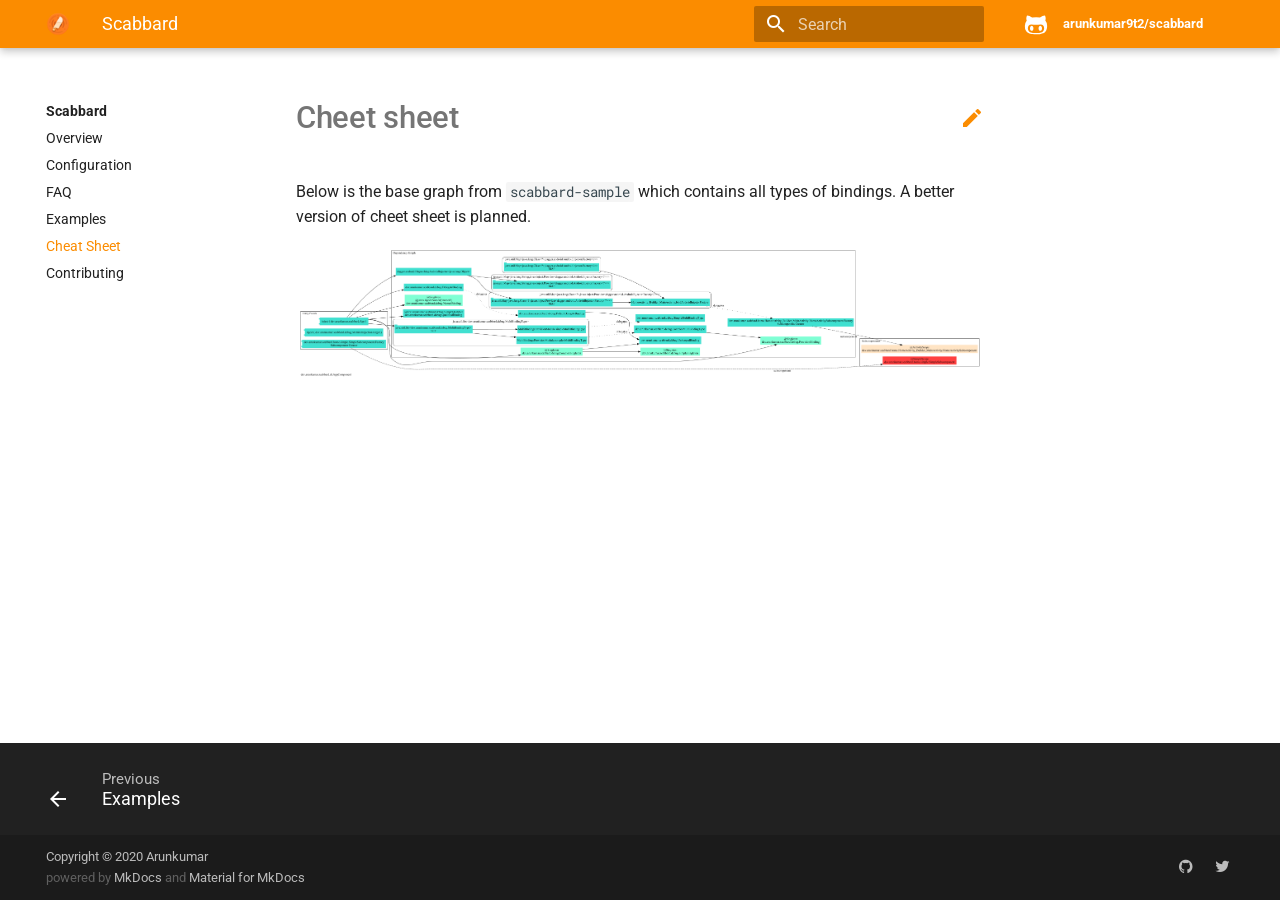
==== cheat-sheet/index.html @ 0cabbec4 "Deployed 004116c with MkDocs version: 1.0.4" ====
<!doctype html><html lang=en class=no-js> <head><meta charset=utf-8><meta name=viewport content="width=device-width,initial-scale=1"><meta http-equiv=x-ua-compatible content="ie=edge"><meta name=description content="A tool to visualize Dagger 2 dependency graph"><link href=https://github.com/arunkumar9t2/scabbard/cheat-sheet/ rel=canonical><meta name=author content=Arunkumar><meta name=lang:clipboard.copy content="Copy to clipboard"><meta name=lang:clipboard.copied content="Copied to clipboard"><meta name=lang:search.language content=en><meta name=lang:search.pipeline.stopwords content=True><meta name=lang:search.pipeline.trimmer content=True><meta name=lang:search.result.none content="No matching documents"><meta name=lang:search.result.one content="1 matching document"><meta name=lang:search.result.other content="# matching documents"><meta name=lang:search.tokenizer content=[\s\-]+><link rel="shortcut icon" href=../images/scabbard-icon.png><meta name=generator content="mkdocs-1.0.4, mkdocs-material-4.6.0"><title>Cheat Sheet - Scabbard</title><link rel=stylesheet href=../assets/stylesheets/application.1b62728e.css><link rel=stylesheet href=../assets/stylesheets/application-palette.a8b3c06d.css><meta name=theme-color content=#fb8c00><script src=../assets/javascripts/modernizr.268332fc.js></script><link href=https://fonts.gstatic.com rel=preconnect crossorigin><link rel=stylesheet href="https://fonts.googleapis.com/css?family=Roboto:300,400,400i,700%7CRoboto+Mono&display=fallback"><style>body,input{font-family:"Roboto","Helvetica Neue",Helvetica,Arial,sans-serif}code,kbd,pre{font-family:"Roboto Mono","Courier New",Courier,monospace}</style><link rel=stylesheet href=../assets/fonts/material-icons.css><link rel=stylesheet href=../css/site.css></head> <body dir=ltr data-md-color-primary=orange data-md-color-accent=teal> <svg class=md-svg> <defs> <svg xmlns=http://www.w3.org/2000/svg width=416 height=448 viewbox="0 0 416 448" id=__github><path fill=currentColor d="M160 304q0 10-3.125 20.5t-10.75 19T128 352t-18.125-8.5-10.75-19T96 304t3.125-20.5 10.75-19T128 256t18.125 8.5 10.75 19T160 304zm160 0q0 10-3.125 20.5t-10.75 19T288 352t-18.125-8.5-10.75-19T256 304t3.125-20.5 10.75-19T288 256t18.125 8.5 10.75 19T320 304zm40 0q0-30-17.25-51T296 232q-10.25 0-48.75 5.25Q229.5 240 208 240t-39.25-2.75Q130.75 232 120 232q-29.5 0-46.75 21T56 304q0 22 8 38.375t20.25 25.75 30.5 15 35 7.375 37.25 1.75h42q20.5 0 37.25-1.75t35-7.375 30.5-15 20.25-25.75T360 304zm56-44q0 51.75-15.25 82.75-9.5 19.25-26.375 33.25t-35.25 21.5-42.5 11.875-42.875 5.5T212 416q-19.5 0-35.5-.75t-36.875-3.125-38.125-7.5-34.25-12.875T37 371.5t-21.5-28.75Q0 312 0 260q0-59.25 34-99-6.75-20.5-6.75-42.5 0-29 12.75-54.5 27 0 47.5 9.875t47.25 30.875Q171.5 96 212 96q37 0 70 8 26.25-20.5 46.75-30.25T376 64q12.75 25.5 12.75 54.5 0 21.75-6.75 42 34 40 34 99.5z"/></svg> </defs> </svg> <input class=md-toggle data-md-toggle=drawer type=checkbox id=__drawer autocomplete=off> <input class=md-toggle data-md-toggle=search type=checkbox id=__search autocomplete=off> <label class=md-overlay data-md-component=overlay for=__drawer></label> <a href=#cheet-sheet tabindex=1 class=md-skip> Skip to content </a> <header class=md-header data-md-component=header> <nav class="md-header-nav md-grid"> <div class=md-flex> <div class="md-flex__cell md-flex__cell--shrink"> <a href=https://github.com/arunkumar9t2/scabbard title=Scabbard class="md-header-nav__button md-logo"> <img src=../images/scabbard-icon.png width=24 height=24> </a> </div> <div class="md-flex__cell md-flex__cell--shrink"> <label class="md-icon md-icon--menu md-header-nav__button" for=__drawer></label> </div> <div class="md-flex__cell md-flex__cell--stretch"> <div class="md-flex__ellipsis md-header-nav__title" data-md-component=title> <span class=md-header-nav__topic> Scabbard </span> <span class=md-header-nav__topic> Cheat Sheet </span> </div> </div> <div class="md-flex__cell md-flex__cell--shrink"> <label class="md-icon md-icon--search md-header-nav__button" for=__search></label> <div class=md-search data-md-component=search role=dialog> <label class=md-search__overlay for=__search></label> <div class=md-search__inner role=search> <form class=md-search__form name=search> <input type=text class=md-search__input name=query placeholder=Search autocapitalize=off autocorrect=off autocomplete=off spellcheck=false data-md-component=query data-md-state=active> <label class="md-icon md-search__icon" for=__search></label> <button type=reset class="md-icon md-search__icon" data-md-component=reset tabindex=-1> &#xE5CD; </button> </form> <div class=md-search__output> <div class=md-search__scrollwrap data-md-scrollfix> <div class=md-search-result data-md-component=result> <div class=md-search-result__meta> Type to start searching </div> <ol class=md-search-result__list></ol> </div> </div> </div> </div> </div> </div> <div class="md-flex__cell md-flex__cell--shrink"> <div class=md-header-nav__source> <a href=https://github.com/arunkumar9t2/scabbard/ title="Go to repository" class=md-source data-md-source=github> <div class=md-source__icon> <svg viewbox="0 0 24 24" width=24 height=24> <use xlink:href=#__github width=24 height=24></use> </svg> </div> <div class=md-source__repository> arunkumar9t2/scabbard </div> </a> </div> </div> </div> </nav> </header> <div class=md-container> <main class=md-main role=main> <div class="md-main__inner md-grid" data-md-component=container> <div class="md-sidebar md-sidebar--primary" data-md-component=navigation> <div class=md-sidebar__scrollwrap> <div class=md-sidebar__inner> <nav class="md-nav md-nav--primary" data-md-level=0> <label class="md-nav__title md-nav__title--site" for=__drawer> <a href=https://github.com/arunkumar9t2/scabbard title=Scabbard class="md-nav__button md-logo"> <img src=../images/scabbard-icon.png width=48 height=48> </a> Scabbard </label> <div class=md-nav__source> <a href=https://github.com/arunkumar9t2/scabbard/ title="Go to repository" class=md-source data-md-source=github> <div class=md-source__icon> <svg viewbox="0 0 24 24" width=24 height=24> <use xlink:href=#__github width=24 height=24></use> </svg> </div> <div class=md-source__repository> arunkumar9t2/scabbard </div> </a> </div> <ul class=md-nav__list data-md-scrollfix> <li class=md-nav__item> <a href=.. title=Overview class=md-nav__link> Overview </a> </li> <li class=md-nav__item> <a href=../configuration/ title=Configuration class=md-nav__link> Configuration </a> </li> <li class=md-nav__item> <a href=../faq/ title=FAQ class=md-nav__link> FAQ </a> </li> <li class=md-nav__item> <a href=../examples/ title=Examples class=md-nav__link> Examples </a> </li> <li class="md-nav__item md-nav__item--active"> <input class="md-toggle md-nav__toggle" data-md-toggle=toc type=checkbox id=__toc> <a href=./ title="Cheat Sheet" class="md-nav__link md-nav__link--active"> Cheat Sheet </a> </li> <li class=md-nav__item> <a href=../contributing.md title=Contributing class=md-nav__link> Contributing </a> </li> </ul> </nav> </div> </div> </div> <div class="md-sidebar md-sidebar--secondary" data-md-component=toc> <div class=md-sidebar__scrollwrap> <div class=md-sidebar__inner> <nav class="md-nav md-nav--secondary"> </nav> </div> </div> </div> <div class=md-content> <article class="md-content__inner md-typeset"> <a href=https://github.com/arunkumar9t2/scabbard/edit/master/docs/cheat-sheet.md title="Edit this page" class="md-icon md-content__icon">&#xE3C9;</a> <h1 id=cheet-sheet>Cheet sheet<a class=headerlink href=#cheet-sheet title="Permanent link">&para;</a></h1> <p>Below is the base graph from <code>scabbard-sample</code> which contains all types of bindings. A better version of cheet sheet is planned.</p> <p><img src=../images/temp-cheat-sheat.png width=100%></p> </article> </div> </div> </main> <footer class=md-footer> <div class=md-footer-nav> <nav class="md-footer-nav__inner md-grid"> <a href=../examples/ title=Examples class="md-flex md-footer-nav__link md-footer-nav__link--prev" rel=prev> <div class="md-flex__cell md-flex__cell--shrink"> <i class="md-icon md-icon--arrow-back md-footer-nav__button"></i> </div> <div class="md-flex__cell md-flex__cell--stretch md-footer-nav__title"> <span class=md-flex__ellipsis> <span class=md-footer-nav__direction> Previous </span> Examples </span> </div> </a> </nav> </div> <div class="md-footer-meta md-typeset"> <div class="md-footer-meta__inner md-grid"> <div class=md-footer-copyright> <div class=md-footer-copyright__highlight> Copyright &copy; 2020 Arunkumar </div> powered by <a href=https://www.mkdocs.org>MkDocs</a> and <a href=https://squidfunk.github.io/mkdocs-material/ > Material for MkDocs</a> </div> <div class=md-footer-social> <link rel=stylesheet href=../assets/fonts/font-awesome.css> <a href=https://github.com/arunkumar9t2/scabbard class="md-footer-social__link fa fa-github"></a> <a href=https://twitter.com/arunkumar_9t2 class="md-footer-social__link fa fa-twitter"></a> </div> </div> </div> </footer> </div> <script src=../assets/javascripts/application.808e90bb.js></script> <script>app.initialize({version:"1.0.4",url:{base:".."}})</script> </body> </html>
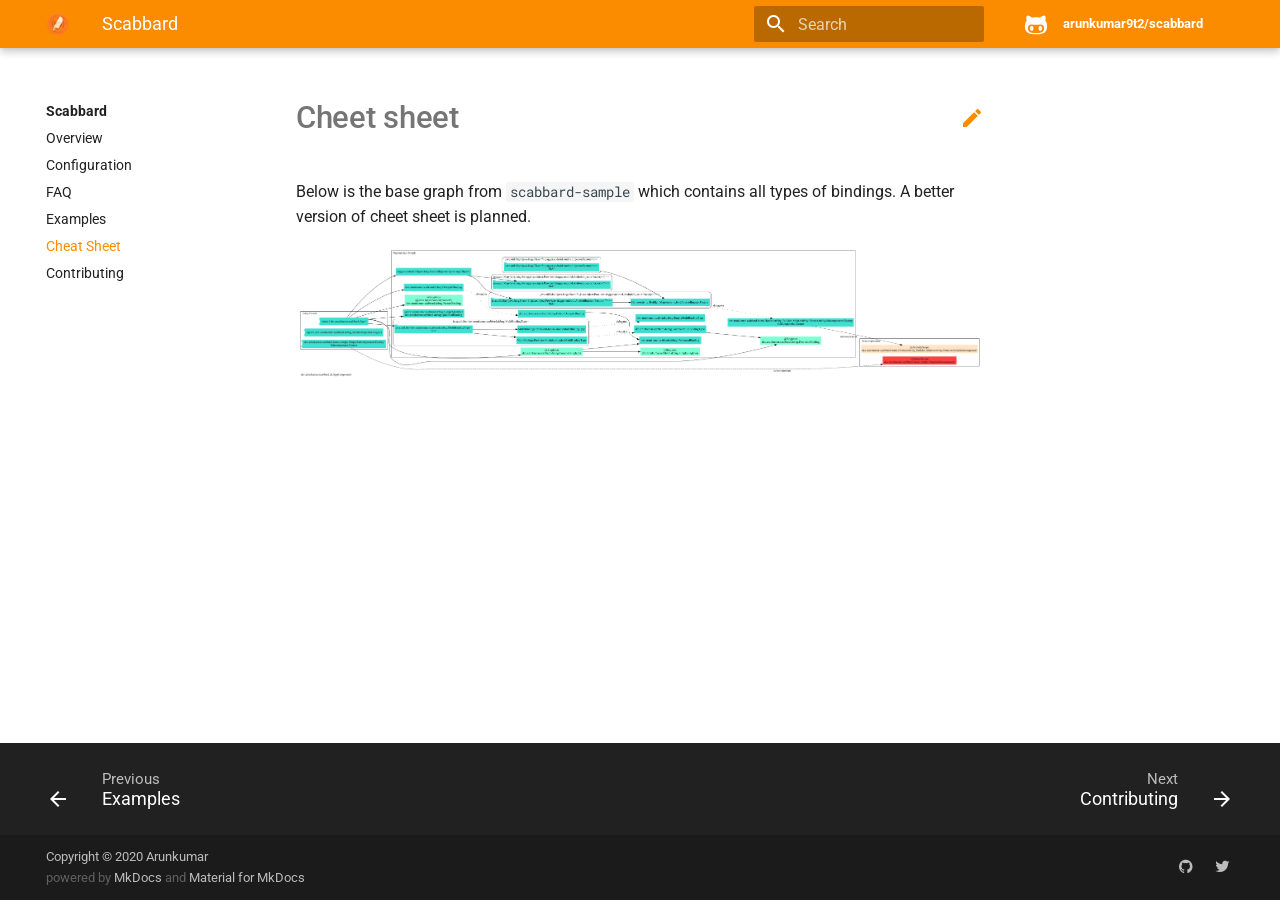
==== commit 59813ba5: "Deployed 004116c with MkDocs version: 1.0.4" ====
--- a/cheat-sheet/index.html
+++ b/cheat-sheet/index.html
@@ -1 +1 @@
-<!doctype html><html lang=en class=no-js> <head><meta charset=utf-8><meta name=viewport content="width=device-width,initial-scale=1"><meta http-equiv=x-ua-compatible content="ie=edge"><meta name=description content="A tool to visualize Dagger 2 dependency graph"><link href=https://github.com/arunkumar9t2/scabbard/cheat-sheet/ rel=canonical><meta name=author content=Arunkumar><meta name=lang:clipboard.copy content="Copy to clipboard"><meta name=lang:clipboard.copied content="Copied to clipboard"><meta name=lang:search.language content=en><meta name=lang:search.pipeline.stopwords content=True><meta name=lang:search.pipeline.trimmer content=True><meta name=lang:search.result.none content="No matching documents"><meta name=lang:search.result.one content="1 matching document"><meta name=lang:search.result.other content="# matching documents"><meta name=lang:search.tokenizer content=[\s\-]+><link rel="shortcut icon" href=../images/scabbard-icon.png><meta name=generator content="mkdocs-1.0.4, mkdocs-material-4.6.0"><title>Cheat Sheet - Scabbard</title><link rel=stylesheet href=../assets/stylesheets/application.1b62728e.css><link rel=stylesheet href=../assets/stylesheets/application-palette.a8b3c06d.css><meta name=theme-color content=#fb8c00><script src=../assets/javascripts/modernizr.268332fc.js></script><link href=https://fonts.gstatic.com rel=preconnect crossorigin><link rel=stylesheet href="https://fonts.googleapis.com/css?family=Roboto:300,400,400i,700%7CRoboto+Mono&display=fallback"><style>body,input{font-family:"Roboto","Helvetica Neue",Helvetica,Arial,sans-serif}code,kbd,pre{font-family:"Roboto Mono","Courier New",Courier,monospace}</style><link rel=stylesheet href=../assets/fonts/material-icons.css><link rel=stylesheet href=../css/site.css></head> <body dir=ltr data-md-color-primary=orange data-md-color-accent=teal> <svg class=md-svg> <defs> <svg xmlns=http://www.w3.org/2000/svg width=416 height=448 viewbox="0 0 416 448" id=__github><path fill=currentColor d="M160 304q0 10-3.125 20.5t-10.75 19T128 352t-18.125-8.5-10.75-19T96 304t3.125-20.5 10.75-19T128 256t18.125 8.5 10.75 19T160 304zm160 0q0 10-3.125 20.5t-10.75 19T288 352t-18.125-8.5-10.75-19T256 304t3.125-20.5 10.75-19T288 256t18.125 8.5 10.75 19T320 304zm40 0q0-30-17.25-51T296 232q-10.25 0-48.75 5.25Q229.5 240 208 240t-39.25-2.75Q130.75 232 120 232q-29.5 0-46.75 21T56 304q0 22 8 38.375t20.25 25.75 30.5 15 35 7.375 37.25 1.75h42q20.5 0 37.25-1.75t35-7.375 30.5-15 20.25-25.75T360 304zm56-44q0 51.75-15.25 82.75-9.5 19.25-26.375 33.25t-35.25 21.5-42.5 11.875-42.875 5.5T212 416q-19.5 0-35.5-.75t-36.875-3.125-38.125-7.5-34.25-12.875T37 371.5t-21.5-28.75Q0 312 0 260q0-59.25 34-99-6.75-20.5-6.75-42.5 0-29 12.75-54.5 27 0 47.5 9.875t47.25 30.875Q171.5 96 212 96q37 0 70 8 26.25-20.5 46.75-30.25T376 64q12.75 25.5 12.75 54.5 0 21.75-6.75 42 34 40 34 99.5z"/></svg> </defs> </svg> <input class=md-toggle data-md-toggle=drawer type=checkbox id=__drawer autocomplete=off> <input class=md-toggle data-md-toggle=search type=checkbox id=__search autocomplete=off> <label class=md-overlay data-md-component=overlay for=__drawer></label> <a href=#cheet-sheet tabindex=1 class=md-skip> Skip to content </a> <header class=md-header data-md-component=header> <nav class="md-header-nav md-grid"> <div class=md-flex> <div class="md-flex__cell md-flex__cell--shrink"> <a href=https://github.com/arunkumar9t2/scabbard title=Scabbard class="md-header-nav__button md-logo"> <img src=../images/scabbard-icon.png width=24 height=24> </a> </div> <div class="md-flex__cell md-flex__cell--shrink"> <label class="md-icon md-icon--menu md-header-nav__button" for=__drawer></label> </div> <div class="md-flex__cell md-flex__cell--stretch"> <div class="md-flex__ellipsis md-header-nav__title" data-md-component=title> <span class=md-header-nav__topic> Scabbard </span> <span class=md-header-nav__topic> Cheat Sheet </span> </div> </div> <div class="md-flex__cell md-flex__cell--shrink"> <label class="md-icon md-icon--search md-header-nav__button" for=__search></label> <div class=md-search data-md-component=search role=dialog> <label class=md-search__overlay for=__search></label> <div class=md-search__inner role=search> <form class=md-search__form name=search> <input type=text class=md-search__input name=query placeholder=Search autocapitalize=off autocorrect=off autocomplete=off spellcheck=false data-md-component=query data-md-state=active> <label class="md-icon md-search__icon" for=__search></label> <button type=reset class="md-icon md-search__icon" data-md-component=reset tabindex=-1> &#xE5CD; </button> </form> <div class=md-search__output> <div class=md-search__scrollwrap data-md-scrollfix> <div class=md-search-result data-md-component=result> <div class=md-search-result__meta> Type to start searching </div> <ol class=md-search-result__list></ol> </div> </div> </div> </div> </div> </div> <div class="md-flex__cell md-flex__cell--shrink"> <div class=md-header-nav__source> <a href=https://github.com/arunkumar9t2/scabbard/ title="Go to repository" class=md-source data-md-source=github> <div class=md-source__icon> <svg viewbox="0 0 24 24" width=24 height=24> <use xlink:href=#__github width=24 height=24></use> </svg> </div> <div class=md-source__repository> arunkumar9t2/scabbard </div> </a> </div> </div> </div> </nav> </header> <div class=md-container> <main class=md-main role=main> <div class="md-main__inner md-grid" data-md-component=container> <div class="md-sidebar md-sidebar--primary" data-md-component=navigation> <div class=md-sidebar__scrollwrap> <div class=md-sidebar__inner> <nav class="md-nav md-nav--primary" data-md-level=0> <label class="md-nav__title md-nav__title--site" for=__drawer> <a href=https://github.com/arunkumar9t2/scabbard title=Scabbard class="md-nav__button md-logo"> <img src=../images/scabbard-icon.png width=48 height=48> </a> Scabbard </label> <div class=md-nav__source> <a href=https://github.com/arunkumar9t2/scabbard/ title="Go to repository" class=md-source data-md-source=github> <div class=md-source__icon> <svg viewbox="0 0 24 24" width=24 height=24> <use xlink:href=#__github width=24 height=24></use> </svg> </div> <div class=md-source__repository> arunkumar9t2/scabbard </div> </a> </div> <ul class=md-nav__list data-md-scrollfix> <li class=md-nav__item> <a href=.. title=Overview class=md-nav__link> Overview </a> </li> <li class=md-nav__item> <a href=../configuration/ title=Configuration class=md-nav__link> Configuration </a> </li> <li class=md-nav__item> <a href=../faq/ title=FAQ class=md-nav__link> FAQ </a> </li> <li class=md-nav__item> <a href=../examples/ title=Examples class=md-nav__link> Examples </a> </li> <li class="md-nav__item md-nav__item--active"> <input class="md-toggle md-nav__toggle" data-md-toggle=toc type=checkbox id=__toc> <a href=./ title="Cheat Sheet" class="md-nav__link md-nav__link--active"> Cheat Sheet </a> </li> <li class=md-nav__item> <a href=../contributing.md title=Contributing class=md-nav__link> Contributing </a> </li> </ul> </nav> </div> </div> </div> <div class="md-sidebar md-sidebar--secondary" data-md-component=toc> <div class=md-sidebar__scrollwrap> <div class=md-sidebar__inner> <nav class="md-nav md-nav--secondary"> </nav> </div> </div> </div> <div class=md-content> <article class="md-content__inner md-typeset"> <a href=https://github.com/arunkumar9t2/scabbard/edit/master/docs/cheat-sheet.md title="Edit this page" class="md-icon md-content__icon">&#xE3C9;</a> <h1 id=cheet-sheet>Cheet sheet<a class=headerlink href=#cheet-sheet title="Permanent link">&para;</a></h1> <p>Below is the base graph from <code>scabbard-sample</code> which contains all types of bindings. A better version of cheet sheet is planned.</p> <p><img src=../images/temp-cheat-sheat.png width=100%></p> </article> </div> </div> </main> <footer class=md-footer> <div class=md-footer-nav> <nav class="md-footer-nav__inner md-grid"> <a href=../examples/ title=Examples class="md-flex md-footer-nav__link md-footer-nav__link--prev" rel=prev> <div class="md-flex__cell md-flex__cell--shrink"> <i class="md-icon md-icon--arrow-back md-footer-nav__button"></i> </div> <div class="md-flex__cell md-flex__cell--stretch md-footer-nav__title"> <span class=md-flex__ellipsis> <span class=md-footer-nav__direction> Previous </span> Examples </span> </div> </a> </nav> </div> <div class="md-footer-meta md-typeset"> <div class="md-footer-meta__inner md-grid"> <div class=md-footer-copyright> <div class=md-footer-copyright__highlight> Copyright &copy; 2020 Arunkumar </div> powered by <a href=https://www.mkdocs.org>MkDocs</a> and <a href=https://squidfunk.github.io/mkdocs-material/ > Material for MkDocs</a> </div> <div class=md-footer-social> <link rel=stylesheet href=../assets/fonts/font-awesome.css> <a href=https://github.com/arunkumar9t2/scabbard class="md-footer-social__link fa fa-github"></a> <a href=https://twitter.com/arunkumar_9t2 class="md-footer-social__link fa fa-twitter"></a> </div> </div> </div> </footer> </div> <script src=../assets/javascripts/application.808e90bb.js></script> <script>app.initialize({version:"1.0.4",url:{base:".."}})</script> </body> </html>+<!doctype html><html lang=en class=no-js> <head><meta charset=utf-8><meta name=viewport content="width=device-width,initial-scale=1"><meta http-equiv=x-ua-compatible content="ie=edge"><meta name=description content="A tool to visualize Dagger 2 dependency graph"><link href=https://github.com/arunkumar9t2/scabbard/cheat-sheet/ rel=canonical><meta name=author content=Arunkumar><meta name=lang:clipboard.copy content="Copy to clipboard"><meta name=lang:clipboard.copied content="Copied to clipboard"><meta name=lang:search.language content=en><meta name=lang:search.pipeline.stopwords content=True><meta name=lang:search.pipeline.trimmer content=True><meta name=lang:search.result.none content="No matching documents"><meta name=lang:search.result.one content="1 matching document"><meta name=lang:search.result.other content="# matching documents"><meta name=lang:search.tokenizer content=[\s\-]+><link rel="shortcut icon" href=../images/scabbard-icon.png><meta name=generator content="mkdocs-1.0.4, mkdocs-material-4.6.0"><title>Cheat Sheet - Scabbard</title><link rel=stylesheet href=../assets/stylesheets/application.1b62728e.css><link rel=stylesheet href=../assets/stylesheets/application-palette.a8b3c06d.css><meta name=theme-color content=#fb8c00><script src=../assets/javascripts/modernizr.268332fc.js></script><link href=https://fonts.gstatic.com rel=preconnect crossorigin><link rel=stylesheet href="https://fonts.googleapis.com/css?family=Roboto:300,400,400i,700%7CRoboto+Mono&display=fallback"><style>body,input{font-family:"Roboto","Helvetica Neue",Helvetica,Arial,sans-serif}code,kbd,pre{font-family:"Roboto Mono","Courier New",Courier,monospace}</style><link rel=stylesheet href=../assets/fonts/material-icons.css><link rel=stylesheet href=../css/site.css></head> <body dir=ltr data-md-color-primary=orange data-md-color-accent=teal> <svg class=md-svg> <defs> <svg xmlns=http://www.w3.org/2000/svg width=416 height=448 viewbox="0 0 416 448" id=__github><path fill=currentColor d="M160 304q0 10-3.125 20.5t-10.75 19T128 352t-18.125-8.5-10.75-19T96 304t3.125-20.5 10.75-19T128 256t18.125 8.5 10.75 19T160 304zm160 0q0 10-3.125 20.5t-10.75 19T288 352t-18.125-8.5-10.75-19T256 304t3.125-20.5 10.75-19T288 256t18.125 8.5 10.75 19T320 304zm40 0q0-30-17.25-51T296 232q-10.25 0-48.75 5.25Q229.5 240 208 240t-39.25-2.75Q130.75 232 120 232q-29.5 0-46.75 21T56 304q0 22 8 38.375t20.25 25.75 30.5 15 35 7.375 37.25 1.75h42q20.5 0 37.25-1.75t35-7.375 30.5-15 20.25-25.75T360 304zm56-44q0 51.75-15.25 82.75-9.5 19.25-26.375 33.25t-35.25 21.5-42.5 11.875-42.875 5.5T212 416q-19.5 0-35.5-.75t-36.875-3.125-38.125-7.5-34.25-12.875T37 371.5t-21.5-28.75Q0 312 0 260q0-59.25 34-99-6.75-20.5-6.75-42.5 0-29 12.75-54.5 27 0 47.5 9.875t47.25 30.875Q171.5 96 212 96q37 0 70 8 26.25-20.5 46.75-30.25T376 64q12.75 25.5 12.75 54.5 0 21.75-6.75 42 34 40 34 99.5z"/></svg> </defs> </svg> <input class=md-toggle data-md-toggle=drawer type=checkbox id=__drawer autocomplete=off> <input class=md-toggle data-md-toggle=search type=checkbox id=__search autocomplete=off> <label class=md-overlay data-md-component=overlay for=__drawer></label> <a href=#cheet-sheet tabindex=1 class=md-skip> Skip to content </a> <header class=md-header data-md-component=header> <nav class="md-header-nav md-grid"> <div class=md-flex> <div class="md-flex__cell md-flex__cell--shrink"> <a href=https://github.com/arunkumar9t2/scabbard title=Scabbard class="md-header-nav__button md-logo"> <img src=../images/scabbard-icon.png width=24 height=24> </a> </div> <div class="md-flex__cell md-flex__cell--shrink"> <label class="md-icon md-icon--menu md-header-nav__button" for=__drawer></label> </div> <div class="md-flex__cell md-flex__cell--stretch"> <div class="md-flex__ellipsis md-header-nav__title" data-md-component=title> <span class=md-header-nav__topic> Scabbard </span> <span class=md-header-nav__topic> Cheat Sheet </span> </div> </div> <div class="md-flex__cell md-flex__cell--shrink"> <label class="md-icon md-icon--search md-header-nav__button" for=__search></label> <div class=md-search data-md-component=search role=dialog> <label class=md-search__overlay for=__search></label> <div class=md-search__inner role=search> <form class=md-search__form name=search> <input type=text class=md-search__input name=query placeholder=Search autocapitalize=off autocorrect=off autocomplete=off spellcheck=false data-md-component=query data-md-state=active> <label class="md-icon md-search__icon" for=__search></label> <button type=reset class="md-icon md-search__icon" data-md-component=reset tabindex=-1> &#xE5CD; </button> </form> <div class=md-search__output> <div class=md-search__scrollwrap data-md-scrollfix> <div class=md-search-result data-md-component=result> <div class=md-search-result__meta> Type to start searching </div> <ol class=md-search-result__list></ol> </div> </div> </div> </div> </div> </div> <div class="md-flex__cell md-flex__cell--shrink"> <div class=md-header-nav__source> <a href=https://github.com/arunkumar9t2/scabbard/ title="Go to repository" class=md-source data-md-source=github> <div class=md-source__icon> <svg viewbox="0 0 24 24" width=24 height=24> <use xlink:href=#__github width=24 height=24></use> </svg> </div> <div class=md-source__repository> arunkumar9t2/scabbard </div> </a> </div> </div> </div> </nav> </header> <div class=md-container> <main class=md-main role=main> <div class="md-main__inner md-grid" data-md-component=container> <div class="md-sidebar md-sidebar--primary" data-md-component=navigation> <div class=md-sidebar__scrollwrap> <div class=md-sidebar__inner> <nav class="md-nav md-nav--primary" data-md-level=0> <label class="md-nav__title md-nav__title--site" for=__drawer> <a href=https://github.com/arunkumar9t2/scabbard title=Scabbard class="md-nav__button md-logo"> <img src=../images/scabbard-icon.png width=48 height=48> </a> Scabbard </label> <div class=md-nav__source> <a href=https://github.com/arunkumar9t2/scabbard/ title="Go to repository" class=md-source data-md-source=github> <div class=md-source__icon> <svg viewbox="0 0 24 24" width=24 height=24> <use xlink:href=#__github width=24 height=24></use> </svg> </div> <div class=md-source__repository> arunkumar9t2/scabbard </div> </a> </div> <ul class=md-nav__list data-md-scrollfix> <li class=md-nav__item> <a href=.. title=Overview class=md-nav__link> Overview </a> </li> <li class=md-nav__item> <a href=../configuration/ title=Configuration class=md-nav__link> Configuration </a> </li> <li class=md-nav__item> <a href=../faq/ title=FAQ class=md-nav__link> FAQ </a> </li> <li class=md-nav__item> <a href=../examples/ title=Examples class=md-nav__link> Examples </a> </li> <li class="md-nav__item md-nav__item--active"> <input class="md-toggle md-nav__toggle" data-md-toggle=toc type=checkbox id=__toc> <a href=./ title="Cheat Sheet" class="md-nav__link md-nav__link--active"> Cheat Sheet </a> </li> <li class=md-nav__item> <a href=../contributing/ title=Contributing class=md-nav__link> Contributing </a> </li> </ul> </nav> </div> </div> </div> <div class="md-sidebar md-sidebar--secondary" data-md-component=toc> <div class=md-sidebar__scrollwrap> <div class=md-sidebar__inner> <nav class="md-nav md-nav--secondary"> </nav> </div> </div> </div> <div class=md-content> <article class="md-content__inner md-typeset"> <a href=https://github.com/arunkumar9t2/scabbard/edit/master/docs/cheat-sheet.md title="Edit this page" class="md-icon md-content__icon">&#xE3C9;</a> <h1 id=cheet-sheet>Cheet sheet<a class=headerlink href=#cheet-sheet title="Permanent link">&para;</a></h1> <p>Below is the base graph from <code>scabbard-sample</code> which contains all types of bindings. A better version of cheet sheet is planned.</p> <p><img src=../images/temp-cheat-sheat.png width=100%></p> </article> </div> </div> </main> <footer class=md-footer> <div class=md-footer-nav> <nav class="md-footer-nav__inner md-grid"> <a href=../examples/ title=Examples class="md-flex md-footer-nav__link md-footer-nav__link--prev" rel=prev> <div class="md-flex__cell md-flex__cell--shrink"> <i class="md-icon md-icon--arrow-back md-footer-nav__button"></i> </div> <div class="md-flex__cell md-flex__cell--stretch md-footer-nav__title"> <span class=md-flex__ellipsis> <span class=md-footer-nav__direction> Previous </span> Examples </span> </div> </a> <a href=../contributing/ title=Contributing class="md-flex md-footer-nav__link md-footer-nav__link--next" rel=next> <div class="md-flex__cell md-flex__cell--stretch md-footer-nav__title"> <span class=md-flex__ellipsis> <span class=md-footer-nav__direction> Next </span> Contributing </span> </div> <div class="md-flex__cell md-flex__cell--shrink"> <i class="md-icon md-icon--arrow-forward md-footer-nav__button"></i> </div> </a> </nav> </div> <div class="md-footer-meta md-typeset"> <div class="md-footer-meta__inner md-grid"> <div class=md-footer-copyright> <div class=md-footer-copyright__highlight> Copyright &copy; 2020 Arunkumar </div> powered by <a href=https://www.mkdocs.org>MkDocs</a> and <a href=https://squidfunk.github.io/mkdocs-material/ > Material for MkDocs</a> </div> <div class=md-footer-social> <link rel=stylesheet href=../assets/fonts/font-awesome.css> <a href=https://github.com/arunkumar9t2/scabbard class="md-footer-social__link fa fa-github"></a> <a href=https://twitter.com/arunkumar_9t2 class="md-footer-social__link fa fa-twitter"></a> </div> </div> </div> </footer> </div> <script src=../assets/javascripts/application.808e90bb.js></script> <script>app.initialize({version:"1.0.4",url:{base:".."}})</script> </body> </html>
